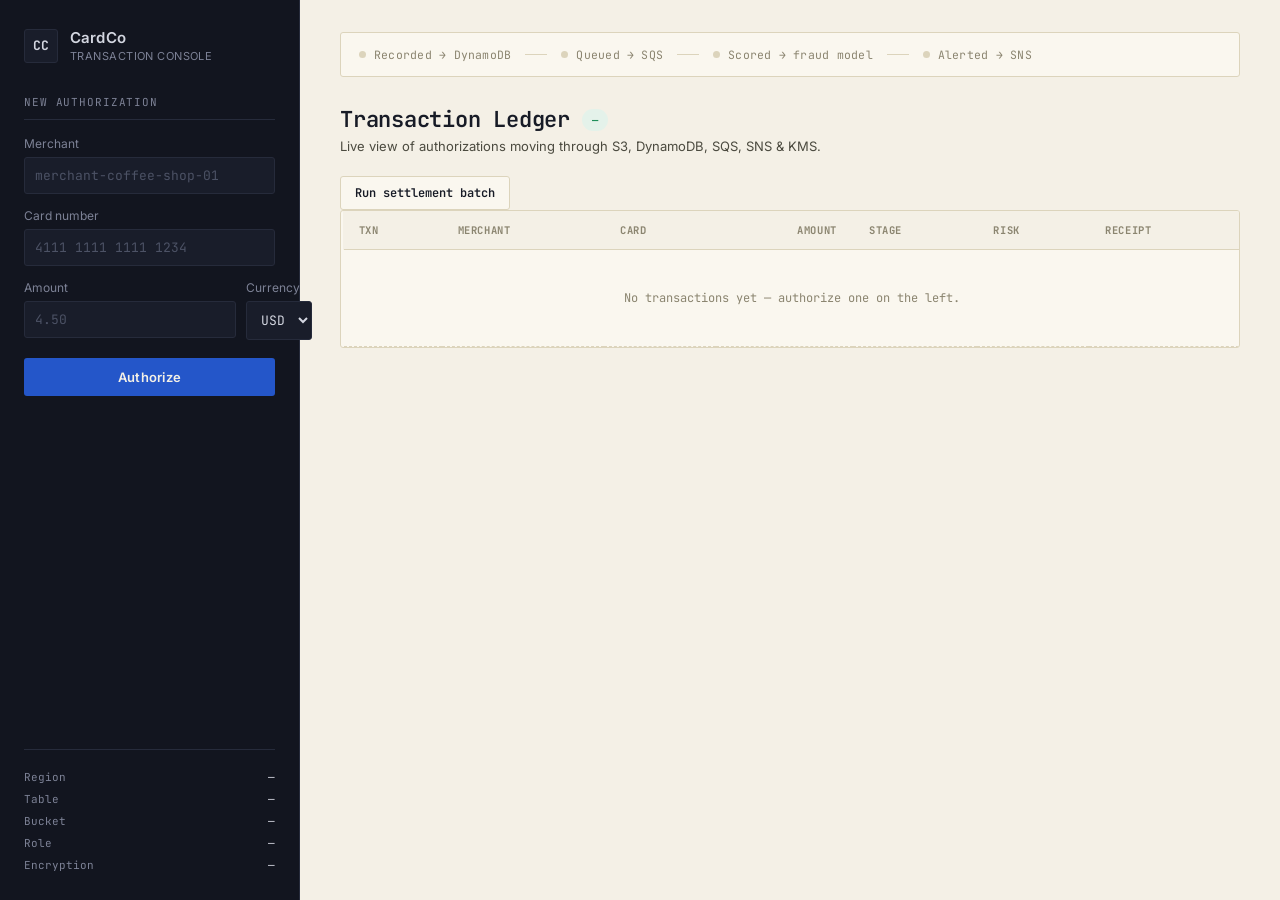
==== src/main/resources/public/index.html @ 9208474b "Initial commit: credit card transaction demo with AWS IAM, KMS, settlement batching" ====
<!DOCTYPE html>
<html lang="en">
<head>
<meta charset="UTF-8">
<meta name="viewport" content="width=device-width, initial-scale=1.0">
<title>CardCo — Transaction Ledger</title>
<link rel="preconnect" href="https://fonts.googleapis.com">
<link href="https://fonts.googleapis.com/css2?family=JetBrains+Mono:wght@400;500;600;700&family=Inter:wght@400;500;600&display=swap" rel="stylesheet">
<link rel="stylesheet" href="styles.css">
</head>
<body>

<div class="app">

  <aside class="rail">
    <div class="rail-brand">
      <span class="rail-brand-mark">CC</span>
      <div>
        <div class="rail-brand-name">CardCo</div>
        <div class="rail-brand-sub">transaction console</div>
      </div>
    </div>

    <form id="txn-form" class="txn-form">
      <div class="form-eyebrow">New Authorization</div>

      <label>
        <span>Merchant</span>
        <input type="text" name="merchantId" placeholder="merchant-coffee-shop-01" required>
      </label>

      <label>
        <span>Card number</span>
        <input type="text" name="pan" placeholder="4111 1111 1111 1234" required minlength="12" maxlength="19">
      </label>

      <div class="form-row">
        <label>
          <span>Amount</span>
          <input type="text" name="amount" placeholder="4.50" required pattern="[0-9]+(\.[0-9]{1,2})?">
        </label>
        <label class="currency-field">
          <span>Currency</span>
          <select name="currency">
            <option>USD</option>
            <option>EUR</option>
            <option>GBP</option>
          </select>
        </label>
      </div>

      <button type="submit" id="submit-btn">Authorize</button>
      <div id="form-error" class="form-error" hidden></div>
    </form>

    <div class="rail-footer">
      <div class="rail-footer-row"><span>Region</span><span id="cfg-region">—</span></div>
      <div class="rail-footer-row"><span>Table</span><span id="cfg-table">—</span></div>
      <div class="rail-footer-row"><span>Bucket</span><span id="cfg-bucket">—</span></div>
      <div class="rail-footer-row"><span>Role</span><span id="cfg-role" class="truncate">—</span></div>
      <div class="rail-footer-row"><span>Encryption</span><span id="cfg-encryption">—</span></div>
    </div>
  </aside>

  <main class="ledger">

    <div class="pipeline-ticker" id="pipeline-ticker">
      <div class="ticker-stage" data-stage="RECORDED"><span class="dot"></span>Recorded → DynamoDB</div>
      <div class="ticker-rule"></div>
      <div class="ticker-stage" data-stage="QUEUED"><span class="dot"></span>Queued → SQS</div>
      <div class="ticker-rule"></div>
      <div class="ticker-stage" data-stage="SCORED"><span class="dot"></span>Scored → fraud model</div>
      <div class="ticker-rule"></div>
      <div class="ticker-stage" data-stage="ALERTED"><span class="dot"></span>Alerted → SNS</div>
    </div>

    <div class="ledger-head">
      <h1>Transaction Ledger <span id="kms-badge" class="kms-badge">—</span></h1>
      <p>Live view of authorizations moving through S3, DynamoDB, SQS, SNS &amp; KMS.</p>
      <div class="settlement-bar">
        <button id="settlement-btn">Run settlement batch</button>
        <span id="settlement-result"></span>
      </div>
    </div>

    <div class="ledger-table-wrap">
      <table class="ledger-table">
        <thead>
          <tr>
            <th>Txn</th>
            <th>Merchant</th>
            <th>Card</th>
            <th class="align-right">Amount</th>
            <th>Stage</th>
            <th>Risk</th>
            <th>Receipt</th>
          </tr>
        </thead>
        <tbody id="ledger-body">
          <tr class="empty-row"><td colspan="7">No transactions yet — authorize one on the left.</td></tr>
        </tbody>
      </table>
    </div>
  </main>
</div>

<script src="app.js"></script>
</body>
</html>
---- src/main/resources/public/styles.css ----
:root {
  --paper: #f4f0e6;
  --paper-raised: #faf7ef;
  --paper-line: #dcd4bc;
  --ink: #171b26;
  --ink-soft: #4b4a3f;
  --muted: #8b8570;

  --rail-bg: #12151f;
  --rail-bg-raised: #191d2a;
  --rail-line: #262b3b;
  --rail-text: #d3d6e0;
  --rail-text-dim: #7d8296;

  --wire-green: #1f8f5a;
  --wire-green-bg: #e4f2ea;
  --alert-amber: #a3690a;
  --alert-amber-bg: #f6ecd8;
  --decline-red: #b23a2e;
  --decline-red-bg: #f7e6e2;
  --accent-blue: #2456c9;

  --font-display: 'JetBrains Mono', ui-monospace, monospace;
  --font-body: 'Inter', system-ui, sans-serif;

  --radius: 3px;
}

* { box-sizing: border-box; }

body {
  margin: 0;
  background: var(--paper);
  color: var(--ink);
  font-family: var(--font-body);
  font-size: 14px;
  -webkit-font-smoothing: antialiased;
}

button, input, select {
  font-family: inherit;
}

:focus-visible {
  outline: 2px solid var(--accent-blue);
  outline-offset: 2px;
}

.app {
  display: grid;
  grid-template-columns: 300px 1fr;
  min-height: 100vh;
}

@media (max-width: 860px) {
  .app { grid-template-columns: 1fr; }
}

/* ---------- Left rail ---------- */

.rail {
  background: var(--rail-bg);
  color: var(--rail-text);
  padding: 28px 24px;
  display: flex;
  flex-direction: column;
  gap: 32px;
  border-right: 1px solid var(--rail-line);
}

.rail-brand {
  display: flex;
  align-items: center;
  gap: 12px;
}

.rail-brand-mark {
  font-family: var(--font-display);
  font-weight: 700;
  font-size: 13px;
  background: var(--rail-bg-raised);
  border: 1px solid var(--rail-line);
  color: var(--rail-text);
  width: 34px;
  height: 34px;
  display: flex;
  align-items: center;
  justify-content: center;
  border-radius: var(--radius);
  letter-spacing: 0.02em;
}

.rail-brand-name {
  font-weight: 600;
  font-size: 15px;
  letter-spacing: 0.01em;
}

.rail-brand-sub {
  font-size: 11px;
  color: var(--rail-text-dim);
  letter-spacing: 0.04em;
  text-transform: uppercase;
  margin-top: 2px;
}

.txn-form {
  display: flex;
  flex-direction: column;
  gap: 14px;
}

.form-eyebrow {
  font-family: var(--font-display);
  font-size: 11px;
  letter-spacing: 0.08em;
  text-transform: uppercase;
  color: var(--rail-text-dim);
  border-bottom: 1px solid var(--rail-line);
  padding-bottom: 10px;
  margin-bottom: 2px;
}

.txn-form label {
  display: flex;
  flex-direction: column;
  gap: 6px;
  font-size: 12px;
  color: var(--rail-text-dim);
}

.txn-form input,
.txn-form select {
  background: var(--rail-bg-raised);
  border: 1px solid var(--rail-line);
  color: var(--rail-text);
  padding: 9px 10px;
  border-radius: var(--radius);
  font-size: 13px;
  font-family: var(--font-display);
}

.txn-form input::placeholder {
  color: #4c5265;
}

.form-row {
  display: grid;
  grid-template-columns: 1.4fr 1fr;
  gap: 10px;
}

.currency-field select {
  font-family: var(--font-display);
}

#submit-btn {
  margin-top: 4px;
  background: var(--accent-blue);
  color: #f4f0e6;
  border: none;
  padding: 11px 14px;
  border-radius: var(--radius);
  font-weight: 600;
  font-size: 13px;
  letter-spacing: 0.02em;
  cursor: pointer;
  transition: background 120ms ease;
}

#submit-btn:hover { background: #3466df; }
#submit-btn:disabled { background: #384063; cursor: wait; }

.form-error {
  font-size: 12px;
  color: #e08279;
  background: rgba(178, 58, 46, 0.12);
  border: 1px solid rgba(178, 58, 46, 0.35);
  padding: 8px 10px;
  border-radius: var(--radius);
}

.rail-footer {
  margin-top: auto;
  padding-top: 20px;
  border-top: 1px solid var(--rail-line);
  display: flex;
  flex-direction: column;
  gap: 8px;
}

.rail-footer-row {
  display: flex;
  justify-content: space-between;
  font-family: var(--font-display);
  font-size: 11px;
  color: var(--rail-text-dim);
  gap: 10px;
}

.rail-footer-row span:last-child {
  color: var(--rail-text);
}

.truncate {
  max-width: 170px;
  overflow: hidden;
  text-overflow: ellipsis;
  white-space: nowrap;
}

/* ---------- Ledger canvas ---------- */

.ledger {
  padding: 32px 40px 60px;
}

@media (max-width: 640px) {
  .ledger { padding: 24px 18px 48px; }
}

.pipeline-ticker {
  display: flex;
  align-items: center;
  gap: 14px;
  background: var(--paper-raised);
  border: 1px solid var(--paper-line);
  border-radius: var(--radius);
  padding: 14px 18px;
  margin-bottom: 28px;
  flex-wrap: wrap;
}

.ticker-stage {
  display: flex;
  align-items: center;
  gap: 8px;
  font-family: var(--font-display);
  font-size: 11.5px;
  letter-spacing: 0.02em;
  color: var(--muted);
  transition: color 200ms ease;
}

.ticker-stage .dot {
  width: 7px;
  height: 7px;
  border-radius: 50%;
  background: var(--paper-line);
  transition: background 200ms ease, box-shadow 200ms ease;
}

.ticker-stage.lit {
  color: var(--ink);
}

.ticker-stage.lit .dot {
  background: var(--wire-green);
  box-shadow: 0 0 0 3px var(--wire-green-bg);
}

.ticker-stage.lit-alert .dot {
  background: var(--decline-red);
  box-shadow: 0 0 0 3px var(--decline-red-bg);
}

.ticker-rule {
  width: 22px;
  height: 1px;
  background: var(--paper-line);
}

.ledger-head h1 {
  font-family: var(--font-display);
  font-size: 22px;
  font-weight: 600;
  margin: 0 0 4px;
  letter-spacing: -0.01em;
  display: flex;
  align-items: center;
  gap: 12px;
}

.kms-badge {
  font-family: var(--font-display);
  font-size: 10.5px;
  font-weight: 600;
  letter-spacing: 0.04em;
  text-transform: uppercase;
  padding: 4px 10px;
  border-radius: 20px;
  background: var(--wire-green-bg);
  color: var(--wire-green);
  vertical-align: middle;
}

.kms-badge.off {
  background: #e6ecfb;
  color: var(--accent-blue);
}

.ledger-head p {
  margin: 0 0 22px;
  color: var(--ink-soft);
  font-size: 13px;
}

.ledger-table-wrap {
  border: 1px solid var(--paper-line);
  border-radius: var(--radius);
  overflow: hidden;
  background: var(--paper-raised);
}

.ledger-table {
  width: 100%;
  border-collapse: collapse;
}

.ledger-table thead th {
  text-align: left;
  font-family: var(--font-display);
  font-size: 10.5px;
  letter-spacing: 0.06em;
  text-transform: uppercase;
  color: var(--muted);
  padding: 12px 16px;
  border-bottom: 1px solid var(--paper-line);
  background: var(--paper);
}

.ledger-table th.align-right { text-align: right; }

.ledger-table tbody tr {
  border-bottom: 1px dashed var(--paper-line);
  border-left: 3px solid transparent;
  animation: punch-in 260ms ease;
}

.ledger-table tbody tr:hover { background: var(--paper); }

.ledger-table tbody tr.status-approved { border-left-color: var(--wire-green); }
.ledger-table tbody tr.status-alerted { border-left-color: var(--decline-red); }
.ledger-table tbody tr.status-duplicate { border-left-color: var(--alert-amber); }

.ledger-table td {
  padding: 12px 16px;
  font-size: 13px;
  vertical-align: middle;
}

.ledger-table td.mono,
.ledger-table td .mono {
  font-family: var(--font-display);
}

.ledger-table td.align-right { text-align: right; font-family: var(--font-display); }

.empty-row td {
  text-align: center;
  color: var(--muted);
  padding: 40px 16px;
  font-family: var(--font-display);
  font-size: 12px;
}

.pill {
  display: inline-flex;
  align-items: center;
  gap: 6px;
  padding: 3px 9px;
  border-radius: 20px;
  font-family: var(--font-display);
  font-size: 10.5px;
  letter-spacing: 0.03em;
  text-transform: uppercase;
  font-weight: 600;
}

.pill-approved { background: var(--wire-green-bg); color: var(--wire-green); }
.pill-queued   { background: var(--alert-amber-bg); color: var(--alert-amber); }
.pill-scored   { background: #e6ecfb; color: var(--accent-blue); }
.pill-alerted  { background: var(--decline-red-bg); color: var(--decline-red); }
.pill-recorded { background: var(--alert-amber-bg); color: var(--alert-amber); }
.pill-settled  { background: var(--wire-green-bg); color: var(--wire-green); }

.settlement-bar {
  display: flex;
  align-items: center;
  gap: 12px;
  margin-top: 12px;
}

.settlement-bar button {
  background: var(--paper-raised);
  border: 1px solid var(--paper-line);
  color: var(--ink);
  padding: 8px 14px;
  border-radius: var(--radius);
  font-family: var(--font-display);
  font-size: 12px;
  font-weight: 600;
  cursor: pointer;
}

.settlement-bar button:hover { border-color: var(--accent-blue); color: var(--accent-blue); }
.settlement-bar button:disabled { opacity: 0.5; cursor: wait; }

.settlement-bar span {
  font-family: var(--font-display);
  font-size: 12px;
  color: var(--ink-soft);
}

.risk-bar-wrap {
  display: flex;
  align-items: center;
  gap: 8px;
}

.risk-bar {
  width: 54px;
  height: 5px;
  background: var(--paper-line);
  border-radius: 3px;
  overflow: hidden;
}

.risk-bar-fill {
  height: 100%;
  background: var(--wire-green);
}

.risk-bar-fill.high { background: var(--decline-red); }

.receipt-link {
  font-family: var(--font-display);
  font-size: 11px;
  color: var(--accent-blue);
  text-decoration: none;
}

.receipt-link:hover { text-decoration: underline; }

@keyframes punch-in {
  from { opacity: 0; transform: translateY(-4px); }
  to { opacity: 1; transform: translateY(0); }
}

@media (prefers-reduced-motion: reduce) {
  .ledger-table tbody tr { animation: none; }
  #submit-btn, .ticker-stage, .ticker-stage .dot { transition: none; }
}
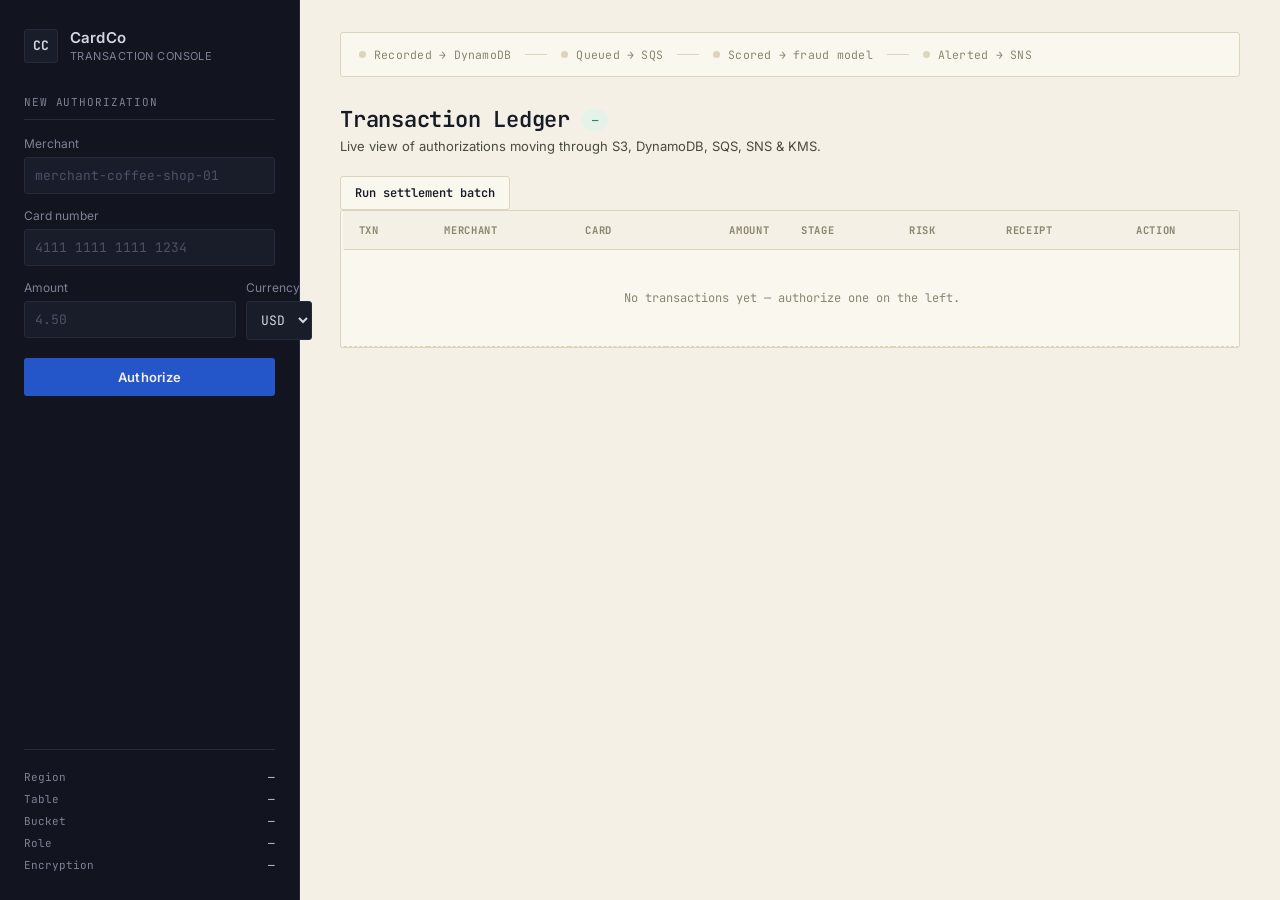
==== commit 187e792d: "Add settlement fraud-hold enforcement, release action, reset/seed scripts, and race-condition fix" ====
--- a/src/main/resources/public/index.html
+++ b/src/main/resources/public/index.html
@@ -94,10 +94,11 @@
             <th>Stage</th>
             <th>Risk</th>
             <th>Receipt</th>
+            <th>Action</th>
           </tr>
         </thead>
         <tbody id="ledger-body">
-          <tr class="empty-row"><td colspan="7">No transactions yet — authorize one on the left.</td></tr>
+          <tr class="empty-row"><td colspan="8">No transactions yet — authorize one on the left.</td></tr>
         </tbody>
       </table>
     </div>
--- a/src/main/resources/public/styles.css
+++ b/src/main/resources/public/styles.css
@@ -442,6 +442,21 @@
 
 .receipt-link:hover { text-decoration: underline; }
 
+.release-btn {
+  background: var(--paper);
+  border: 1px solid var(--decline-red);
+  color: var(--decline-red);
+  padding: 4px 10px;
+  border-radius: var(--radius);
+  font-family: var(--font-display);
+  font-size: 10.5px;
+  font-weight: 600;
+  cursor: pointer;
+}
+
+.release-btn:hover { background: var(--decline-red-bg); }
+.release-btn:disabled { opacity: 0.5; cursor: wait; }
+
 @keyframes punch-in {
   from { opacity: 0; transform: translateY(-4px); }
   to { opacity: 1; transform: translateY(0); }
